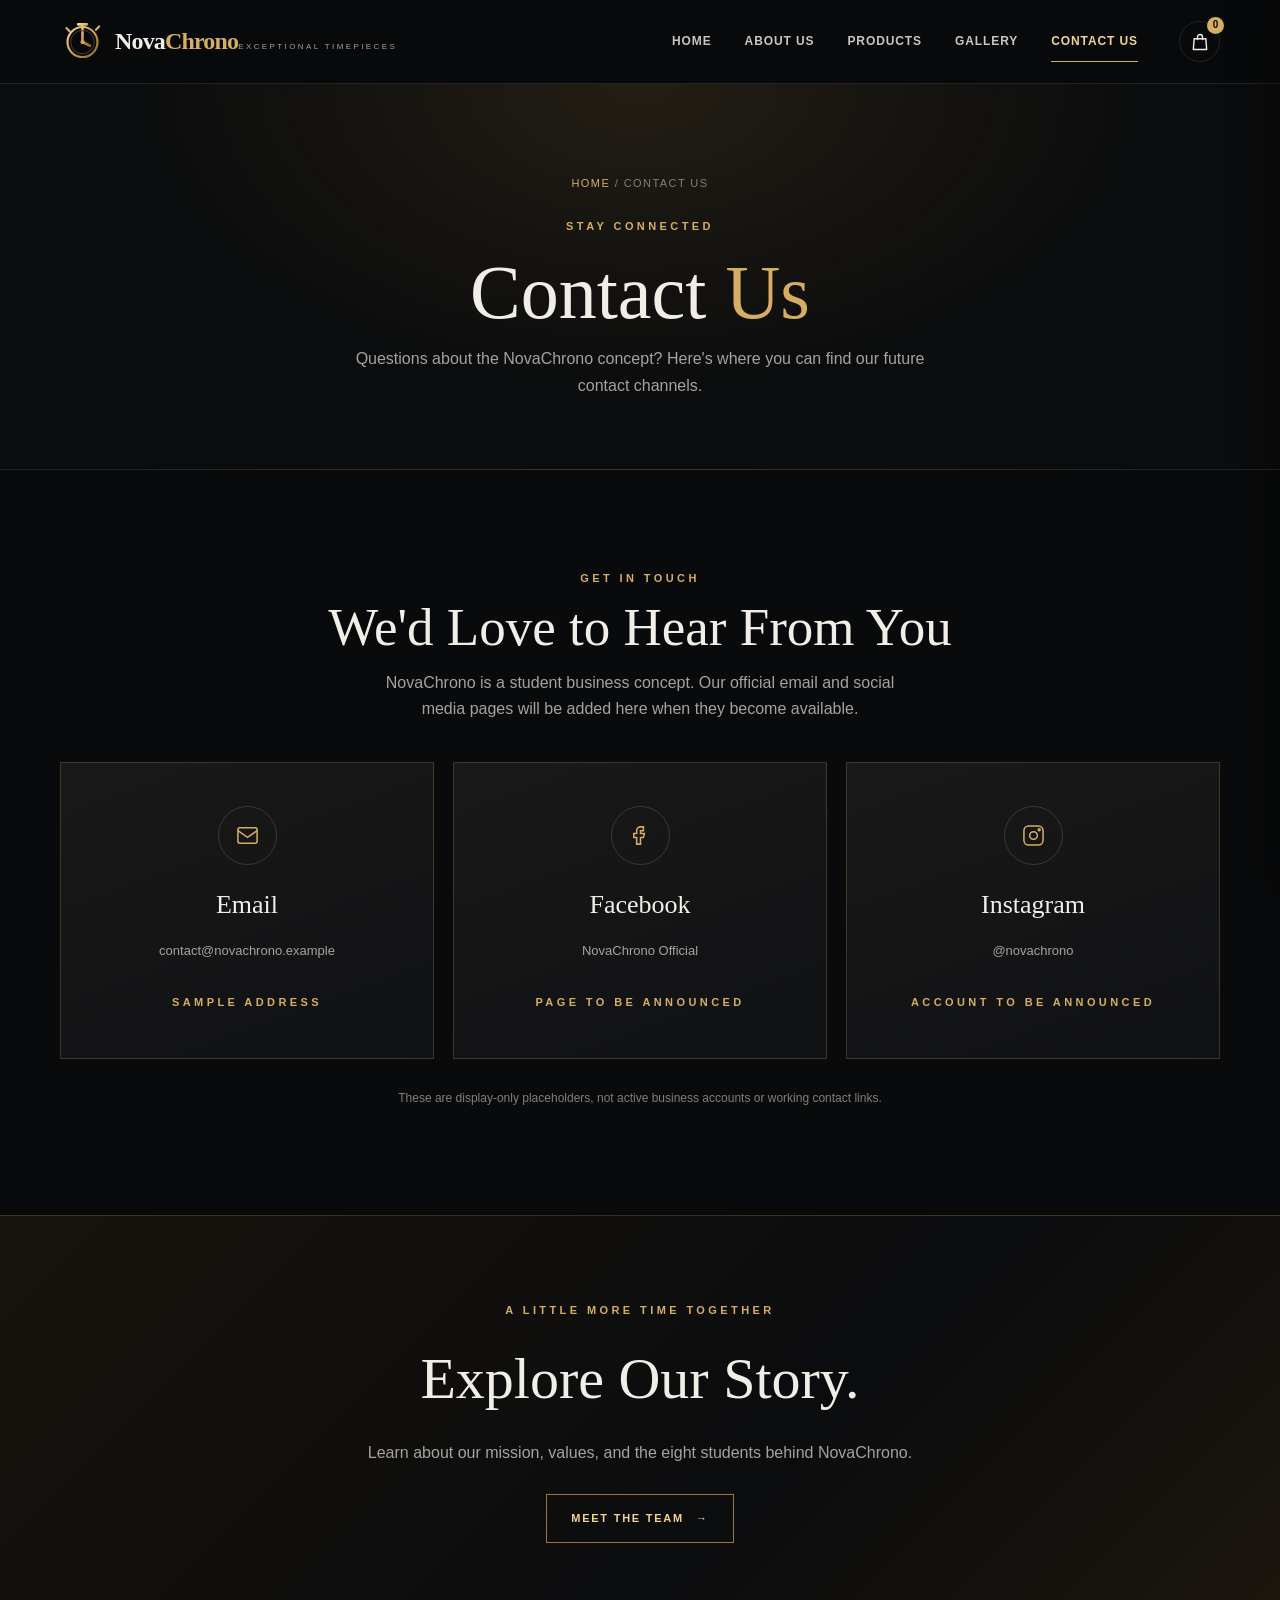
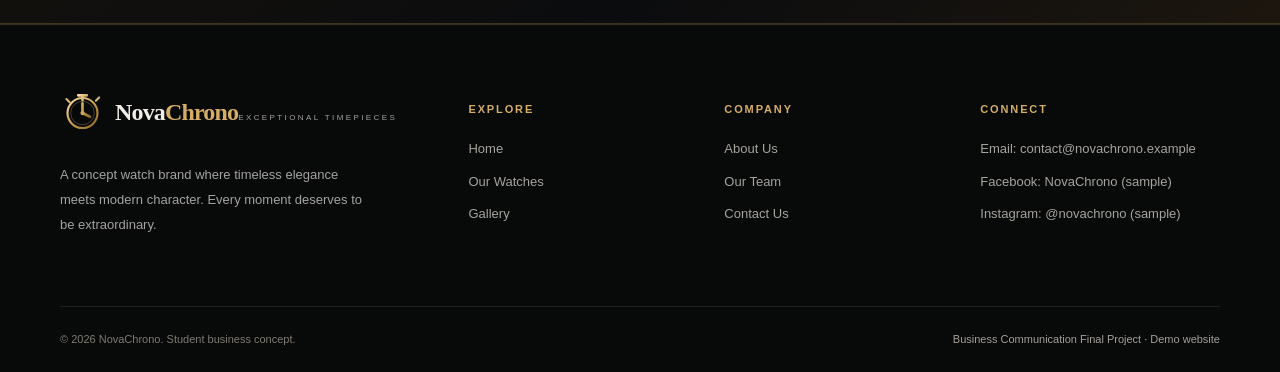
==== contact.html @ b07927fc "Add files via upload" ====
<!DOCTYPE html>
<html lang="en">
<head>
  <meta charset="UTF-8"><meta name="viewport" content="width=device-width, initial-scale=1"><meta name="theme-color" content="#090a0b">
  <meta name="description" content="NovaChrono contact information and social media placeholders for our student business concept.">
  <title>Contact Us | NovaChrono</title><link rel="icon" href="assets/logo.svg" type="image/svg+xml"><link rel="stylesheet" href="css/style.css"><script src="js/app.js" defer></script>
</head>
<body data-page="contact">
<header id="site-header" class="site-header"></header>
<main>
  <section class="page-hero"><div class="container"><div class="breadcrumb"><a href="index.html">HOME</a> / CONTACT US</div><span class="eyebrow">Stay connected</span><h1>Contact <span class="text-gold">Us</span></h1><p>Questions about the NovaChrono concept? Here's where you can find our future contact channels.</p></div></section>
  <section class="section container"><div class="contact-intro reveal"><span class="eyebrow">Get in touch</span><h2 class="section-title">We'd Love to Hear From You</h2><p class="section-description" style="margin-inline:auto">NovaChrono is a student business concept. Our official email and social media pages will be added here when they become available.</p></div>
  <div class="contact-grid reveal"><article class="contact-card"><div class="contact-icon"><svg viewBox="0 0 24 24" fill="none" stroke="currentColor" stroke-width="1.6"><rect x="2" y="4" width="20" height="16" rx="2"/><path d="m2 7 10 7 10-7"/></svg></div><h3>Email</h3><p>contact@novachrono.example</p><span class="eyebrow">Sample address</span></article>
    <article class="contact-card"><div class="contact-icon"><svg viewBox="0 0 24 24" fill="none" stroke="currentColor" stroke-width="1.6"><path d="M15 3h-3a4 4 0 0 0-4 4v3H5v4h3v7h4v-7h3l1-4h-4V7h3V3Z"/></svg></div><h3>Facebook</h3><p>NovaChrono Official</p><span class="eyebrow">Page to be announced</span></article>
    <article class="contact-card"><div class="contact-icon"><svg viewBox="0 0 24 24" fill="none" stroke="currentColor" stroke-width="1.6"><rect x="2" y="2" width="20" height="20" rx="5"/><circle cx="12" cy="12" r="4"/><circle cx="18" cy="6" r="1"/></svg></div><h3>Instagram</h3><p>@novachrono</p><span class="eyebrow">Account to be announced</span></article></div>
    <p class="contact-note">These are display-only placeholders, not active business accounts or working contact links.</p>
  </section>
  <section class="banner"><div class="container reveal"><span class="eyebrow">A little more time together</span><h2>Explore Our Story.</h2><p>Learn about our mission, values, and the eight students behind NovaChrono.</p><a href="about.html#team" class="btn btn-outline">Meet the Team <span>→</span></a></div></section>
</main>
<footer id="site-footer" class="site-footer"></footer>
</body>
</html>
---- css/style.css ----
/* NOVACHRONO | Luxury watch store • Business Communication final project */
:root{--bg:#090a0b;--bg-soft:#101113;--surface:#151619;--surface2:#1c1d20;--gold:#d5ad64;--gold-light:#f1d394;--gold-dark:#997540;--ivory:#f1eee7;--muted:#a4a3a0;--line:rgba(213,173,100,.22);--white-line:rgba(255,255,255,.10);--radius:16px;--font-ui:Arial,Helvetica,sans-serif;--font-display:Georgia,'Times New Roman',serif}
*{box-sizing:border-box}html{scroll-behavior:smooth}body{margin:0;color:var(--ivory);background:var(--bg);font-family:var(--font-ui);line-height:1.65;-webkit-font-smoothing:antialiased}body.drawer-open{overflow:hidden}button,input,select{font:inherit}button{cursor:pointer}a{color:inherit;text-decoration:none}img{max-width:100%;display:block}svg{display:block}button:focus-visible,a:focus-visible,input:focus-visible,select:focus-visible{outline:2px solid var(--gold-light);outline-offset:4px}::selection{background:#b18b4a;color:#050505}.container{width:min(1160px,calc(100% - 48px));margin-inline:auto}.eyebrow{font-size:11px;letter-spacing:.31em;text-transform:uppercase;color:var(--gold);font-weight:700}.display{font-family:var(--font-display);font-weight:400;letter-spacing:-.025em;line-height:1.06}.section{padding:94px 0}.section-top{display:flex;align-items:end;justify-content:space-between;gap:22px;margin-bottom:35px}.section-title{font-family:var(--font-display);font-size:clamp(35px,5vw,53px);line-height:1.12;font-weight:400;margin:8px 0 0}.section-description{color:var(--muted);max-width:540px;margin:12px 0 0}.text-gold{color:var(--gold)}.text-muted{color:var(--muted)}.center{text-align:center}.section-heading{text-align:center;max-width:680px;margin:0 auto 42px}.section-heading p{margin-inline:auto}.divider{width:60px;height:1px;background:var(--gold);margin:20px 0}.divider.centered{margin-inline:auto}.subtle-glow{position:relative;isolation:isolate}.subtle-glow:before{content:'';z-index:-1;position:absolute;inset:-50px 15%;background:radial-gradient(circle,rgba(203,158,82,.055),transparent 60%);pointer-events:none}
/* Header */
.site-header{position:sticky;top:0;z-index:60;background:rgba(9,10,11,.94);backdrop-filter:blur(20px);border-bottom:1px solid var(--white-line)}.nav-shell{height:83px;display:flex;align-items:center;gap:24px}.brand{display:inline-flex;align-items:center;gap:10px;white-space:nowrap}.brand img{width:45px;height:45px}.brand-text{font-family:var(--font-display);font-size:24px;letter-spacing:-.035em;font-weight:600}.brand-text span{color:var(--gold)}.brand-mini{font-family:var(--font-ui);font-size:8px;letter-spacing:.3em;text-transform:uppercase;color:var(--muted);margin-top:-5px;text-align:center}.nav-links{display:flex;align-items:center;justify-content:center;gap:33px;margin-left:auto}.nav-links a{position:relative;font-size:12px;font-weight:600;letter-spacing:.075em;text-transform:uppercase;color:#c9c6c0;transition:color .22s}.nav-links a:hover,.nav-links a.active{color:var(--gold-light)}.nav-links a:after{content:'';height:1px;position:absolute;bottom:-11px;left:0;right:0;background:var(--gold);transform:scaleX(0);transition:transform .2s;transform-origin:center}.nav-links a:hover:after,.nav-links a.active:after{transform:scaleX(1)}.header-actions{display:flex;align-items:center;margin-left:17px;gap:10px}.icon-button{display:inline-grid;place-items:center;width:41px;height:41px;border:1px solid var(--white-line);background:transparent;color:var(--ivory);border-radius:50%;position:relative;transition:.25s}.icon-button:hover{border-color:var(--gold);color:var(--gold);background:rgba(213,173,100,.06)}.icon-button svg{width:20px;height:20px}.cart-count{position:absolute;top:-5px;right:-5px;display:grid;place-items:center;background:var(--gold);color:#0d0d0c;min-width:17px;height:17px;padding:0 4px;border-radius:99px;font-size:10px;font-weight:800}.menu-button{display:none}
/* Buttons */
.btn{min-height:49px;display:inline-flex;align-items:center;justify-content:center;gap:12px;padding:12px 24px;border:1px solid transparent;font-size:11px;letter-spacing:.16em;font-weight:800;text-transform:uppercase;transition:transform .22s,background .22s,color .22s,border-color .22s;white-space:nowrap}.btn:hover{transform:translateY(-2px)}.btn-primary{color:#0d0d0d;background:linear-gradient(115deg,#a98243 0%,#f0d394 42%,#c3954e 100%);box-shadow:0 8px 24px rgba(167,124,58,.13)}.btn-primary:hover{background:linear-gradient(115deg,#d0aa67,#ffdfa1,#cea25e)}.btn-outline{border-color:var(--gold-dark);color:var(--gold-light);background:transparent}.btn-outline:hover{background:rgba(213,173,100,.08);border-color:var(--gold-light)}.btn-subtle{border-color:var(--white-line);background:rgba(255,255,255,.035);color:var(--ivory)}.btn-subtle:hover{border-color:var(--gold)}.btn:disabled{opacity:.45;cursor:not-allowed;transform:none}.btn svg{width:16px;height:16px}.link-arrow{display:inline-flex;align-items:center;gap:10px;font-size:11px;letter-spacing:.14em;text-transform:uppercase;font-weight:700;color:var(--gold-light);border-bottom:1px solid var(--gold-dark);padding-bottom:7px}.link-arrow span{transition:transform .2s}.link-arrow:hover span{transform:translateX(5px)}
/* Hero */
.hero{min-height:690px;display:flex;align-items:center;position:relative;overflow:hidden;background:radial-gradient(ellipse at 81% 40%,#2a231a 0%,#131212 37%,#090a0b 75%);border-bottom:1px solid var(--line)}.hero:after{content:'';position:absolute;inset:0;background:linear-gradient(90deg,rgba(9,10,11,.2),transparent 50%),repeating-linear-gradient(115deg,transparent 0 160px,rgba(214,170,94,.014) 161px 162px);pointer-events:none}.hero-content{position:relative;z-index:2;width:55%;padding:90px 0 95px}.hero-title{font-size:clamp(59px,7vw,105px);margin:16px 0 20px}.hero-title em{font-weight:400;color:var(--gold);font-style:italic}.hero-copy{max-width:470px;color:#c2bcb0;font-size:15px;line-height:1.9;margin-bottom:35px}.hero-buttons{display:flex;flex-wrap:wrap;gap:14px}.hero-visual{width:52%;height:90%;position:absolute;right:-4%;top:6%;display:grid;place-items:center;z-index:1}.hero-visual:before{content:'';position:absolute;inset:10%;border-radius:50%;background:radial-gradient(circle,rgba(210,165,82,.22),transparent 65%);filter:blur(45px)}.hero-visual:after{content:'';position:absolute;width:400px;height:400px;border:1px solid rgba(215,167,86,.14);border-radius:50%;box-shadow:0 0 0 72px rgba(215,167,86,.025),0 0 0 145px rgba(215,167,86,.02)}.hero-watch{width:min(100%,570px);max-height:620px;object-fit:contain;position:relative;z-index:1;filter:drop-shadow(0 22px 45px #000);transform:translateY(0);animation:hero-float 6s ease-in-out infinite}.hero-caption{position:absolute;right:10%;bottom:7%;font-size:11px;letter-spacing:.22em;color:var(--gold);z-index:3;text-transform:uppercase}.hero-scroll{position:absolute;bottom:29px;left:0;z-index:2;font-size:10px;letter-spacing:.3em;color:#8d8981;text-transform:uppercase;display:flex;align-items:center;gap:12px}.hero-scroll:before{content:'';display:block;height:1px;width:34px;background:var(--gold)}@keyframes hero-float{0%,100%{transform:translateY(0)}50%{transform:translateY(-15px)}}.stats-strip{border-bottom:1px solid var(--white-line);background:#0e0e0e}.stats-wrap{display:grid;grid-template-columns:repeat(3,1fr);gap:20px;padding:26px 0}.stat{display:flex;justify-content:center;align-items:center;gap:12px;border-right:1px solid var(--white-line);font-size:10px;letter-spacing:.14em;text-transform:uppercase;color:#c5c0b5}.stat:last-child{border:0}.stat svg{width:19px;height:19px;color:var(--gold)}
/* Categories & product cards */
.category-grid{display:grid;grid-template-columns:repeat(4,1fr);gap:17px}.category-card{position:relative;min-height:300px;overflow:hidden;background:#181819;border:1px solid var(--line);display:flex;flex-direction:column;justify-content:end;transition:border-color .25s,transform .25s}.category-card:hover{transform:translateY(-6px);border-color:var(--gold)}.category-card img{width:100%;height:100%;position:absolute;inset:0;object-fit:cover;transition:transform .5s}.category-card:hover img{transform:scale(1.065)}.category-card:after{content:'';position:absolute;inset:0;background:linear-gradient(0deg,rgba(0,0,0,.95),transparent 65%)}.category-card-info{position:relative;z-index:1;padding:23px}.category-card-info h3{font-family:var(--font-display);font-size:24px;font-weight:400;margin:0 0 2px}.category-card-info span{font-size:10px;color:var(--gold);letter-spacing:.17em;text-transform:uppercase}.product-grid{display:grid;grid-template-columns:repeat(4,minmax(0,1fr));gap:20px}.product-card{background:#111214;border:1px solid var(--white-line);overflow:hidden;transition:transform .25s,border-color .25s,box-shadow .25s;position:relative}.product-card:hover{transform:translateY(-5px);border-color:var(--line);box-shadow:0 15px 35px rgba(0,0,0,.28)}.product-image{width:100%;aspect-ratio:1/1;object-fit:cover;background:#1b1b1b;transition:transform .5s}.product-card:hover .product-image{transform:scale(1.045)}.product-media{position:relative;overflow:hidden}.product-badge{position:absolute;top:15px;left:15px;background:rgba(8,8,8,.76);border:1px solid rgba(213,173,100,.4);color:#ebca88;padding:5px 10px;font-size:9px;letter-spacing:.13em;text-transform:uppercase}.product-info{padding:20px}.product-category{font-size:10px;color:var(--gold);letter-spacing:.14em;text-transform:uppercase}.product-title{margin:7px 0 2px;font-family:var(--font-display);font-size:23px;font-weight:400;line-height:1.25}.product-desc{font-size:12px;color:var(--muted);min-height:40px;margin:9px 0 14px;line-height:1.6}.product-bottom{display:flex;align-items:center;justify-content:space-between;gap:10px;padding-top:14px;border-top:1px solid var(--white-line)}.product-price{font-weight:700;color:#e8c88a;font-size:15px}.add-button{display:grid;place-items:center;width:38px;height:38px;border:1px solid var(--gold-dark);background:transparent;color:var(--gold);transition:.2s}.add-button:hover{background:var(--gold);color:#111}.add-button svg{width:17px;height:17px}.view-button{position:absolute;right:12px;top:12px;background:rgba(10,10,10,.78);border:1px solid var(--white-line);color:var(--ivory);font-size:10px;padding:7px 12px;opacity:0;transform:translateY(-5px);transition:.2s}.product-card:hover .view-button,.view-button:focus-visible{opacity:1;transform:none}.about-feature{display:grid;grid-template-columns:1fr 1fr;gap:65px;align-items:center}.feature-image{min-height:500px;background:#121314;position:relative;border:1px solid var(--line)}.feature-image img{height:100%;width:100%;object-fit:cover;position:absolute;inset:0}.feature-image:after{content:'';position:absolute;inset:16px;border:1px solid rgba(213,173,100,.3);pointer-events:none}.feature-copy h2{font-family:var(--font-display);font-size:clamp(38px,5vw,60px);font-weight:400;line-height:1.16;margin:12px 0 18px}.feature-copy p{color:var(--muted);line-height:1.9}.feature-checks{display:flex;flex-direction:column;gap:14px;margin:28px 0 31px}.feature-checks span{font-size:13px;letter-spacing:.03em}.feature-checks span:before{content:'✦';color:var(--gold);margin-right:12px}.banner{position:relative;padding:80px 0;text-align:center;border-block:1px solid var(--line);background:linear-gradient(135deg,#17130d,#0b0c0e 60%,#1c160e)}.banner h2{font-family:var(--font-display);font-size:clamp(36px,6vw,58px);font-weight:400;margin:9px auto 13px}.banner p{color:var(--muted);margin:0 auto 28px;max-width:550px}
/* Page shared */
.page-hero{padding:90px 0 70px;text-align:center;background:radial-gradient(ellipse at 50% 0%,rgba(183,140,74,.14),transparent 56%),#0b0c0d;border-bottom:1px solid var(--white-line)}.page-hero h1{font-family:var(--font-display);font-weight:400;font-size:clamp(44px,7vw,76px);line-height:1.1;margin:12px 0}.page-hero p{max-width:570px;color:var(--muted);margin:0 auto}.breadcrumb{font-size:11px;color:#837f77;letter-spacing:.13em;margin-bottom:20px}.breadcrumb a{color:var(--gold)}.values-grid{display:grid;grid-template-columns:repeat(3,1fr);gap:18px}.value-card{padding:37px 30px;border:1px solid var(--line);background:#111214}.value-icon{font-family:var(--font-display);font-size:35px;color:var(--gold);line-height:1}.value-card h3{font-family:var(--font-display);font-size:27px;font-weight:400;margin:19px 0 8px}.value-card p{font-size:13px;line-height:1.9;color:var(--muted);margin:0}.team-grid{display:grid;grid-template-columns:repeat(4,1fr);gap:22px}.team-card{border:1px solid var(--white-line);background:#141517;text-align:center;overflow:hidden}.team-photo{width:100%;aspect-ratio:4/4.5;background:linear-gradient(150deg,#282520,#17191b 65%);display:grid;place-items:center;position:relative;overflow:hidden}.team-photo:before{content:'';border:1px solid var(--line);border-radius:50%;width:124px;height:124px;position:absolute}.team-photo svg{width:74px;height:74px;color:#726655;opacity:.7}.team-card h3{font-family:var(--font-display);font-size:18px;font-weight:400;margin:0;padding:17px 10px}.team-note{font-size:11px;color:var(--muted);margin-top:22px;text-align:center}
/* Catalog */
.catalog-header{display:flex;align-items:center;justify-content:space-between;gap:20px;margin-bottom:22px}.filter-bar{display:flex;flex-wrap:wrap;gap:8px}.filter-chip{border:1px solid var(--white-line);background:transparent;color:#b8b4ac;padding:10px 15px;font-size:10px;text-transform:uppercase;letter-spacing:.12em;transition:.2s}.filter-chip:hover,.filter-chip.active{background:var(--gold);border-color:var(--gold);color:#111}.catalog-tools{display:flex;align-items:center;gap:11px}.searchbox{position:relative;min-width:220px}.searchbox input,.sort-select,.input-field{background:#151619;color:var(--ivory);border:1px solid var(--white-line);border-radius:0;outline:none;padding:13px 15px;font-size:13px;width:100%}.searchbox input{padding-right:39px}.searchbox svg{position:absolute;right:12px;top:13px;width:17px;color:var(--gold)}.sort-select{width:auto;padding-right:30px}.searchbox input:focus,.sort-select:focus,.input-field:focus{border-color:var(--gold)}.catalog-count{font-size:12px;color:var(--muted);margin:0 0 18px}.empty-state{padding:65px 20px;border:1px solid var(--white-line);text-align:center;color:var(--muted)}
/* Gallery */
.gallery-grid{display:grid;grid-template-columns:repeat(4,1fr);gap:16px}.gallery-tile{border:1px solid var(--line);background:#141416;position:relative;overflow:hidden;cursor:pointer;padding:0;text-align:left}.gallery-tile:nth-child(5n + 1){grid-column:span 2;grid-row:span 2}.gallery-tile img{width:100%;height:100%;aspect-ratio:1/1;object-fit:cover;transition:transform .45s;opacity:.88}.gallery-tile:hover img{transform:scale(1.055);opacity:1}.gallery-tile-label{position:absolute;bottom:0;left:0;right:0;padding:26px 16px 14px;background:linear-gradient(transparent,rgba(0,0,0,.88));font-family:var(--font-display);font-size:17px;color:#f3e8d6}.gallery-tile-label small{font:10px var(--font-ui);color:var(--gold);letter-spacing:.18em;display:block;text-transform:uppercase;margin-bottom:4px}
/* Contact */
.contact-intro{max-width:660px;margin:0 auto 40px;text-align:center}.contact-grid{display:grid;grid-template-columns:repeat(3,1fr);gap:19px}.contact-card{text-align:center;border:1px solid var(--line);padding:43px 22px;background:linear-gradient(160deg,#191919,#101113);transition:transform .2s}.contact-card:hover{transform:translateY(-5px)}.contact-icon{width:59px;height:59px;border:1px solid var(--line);border-radius:50%;display:grid;place-items:center;margin:0 auto 19px;color:var(--gold)}.contact-icon svg{width:23px;height:23px}.contact-card h3{font-family:var(--font-display);font-weight:400;font-size:26px;margin:0 0 10px}.contact-card p{color:var(--muted);font-size:13px;overflow-wrap:anywhere;min-height:35px}.contact-card a{color:var(--gold-light);font-size:11px;font-weight:700;letter-spacing:.12em;text-transform:uppercase;border-bottom:1px solid var(--gold-dark);padding-bottom:5px}.contact-note{margin-top:30px;text-align:center;font-size:12px;color:#837f77}
/* Footer */
.site-footer{background:#080909;border-top:1px solid var(--line);padding-top:65px}.footer-grid{display:grid;grid-template-columns:1.7fr 1fr 1fr 1.1fr;gap:38px;padding-bottom:49px}.footer-brand p{max-width:305px;color:var(--muted);font-size:13px;line-height:1.9;margin:20px 0}.footer-title{font-size:11px;color:var(--gold);font-weight:800;letter-spacing:.17em;text-transform:uppercase;margin:10px 0 20px}.footer-links{display:flex;flex-direction:column;gap:11px}.footer-links a,.footer-links span{font-size:13px;color:#a5a49e}.footer-links a:hover{color:var(--gold)}.footer-bottom{border-top:1px solid var(--white-line);padding:23px 0;display:flex;justify-content:space-between;gap:18px;color:#807c75;font-size:11px}.footer-bottom span:last-child{color:#a5a19a}
/* Drawer, modal and toast */
.backdrop{position:fixed;inset:0;background:rgba(0,0,0,.72);z-index:90;opacity:0;pointer-events:none;transition:opacity .25s}.backdrop.visible{opacity:1;pointer-events:auto}.drawer{position:fixed;right:0;top:0;bottom:0;width:min(440px,100%);z-index:95;background:#131415;border-left:1px solid var(--line);display:flex;flex-direction:column;transform:translateX(102%);transition:transform .3s ease;box-shadow:-18px 0 45px rgba(0,0,0,.3)}.drawer.visible{transform:translateX(0)}.drawer-header{padding:27px;display:flex;align-items:center;justify-content:space-between;border-bottom:1px solid var(--white-line)}.drawer-header h2{margin:0;font:normal 28px var(--font-display)}.close-button{background:transparent;color:var(--ivory);border:0;font-size:28px;line-height:1}.cart-list{padding:20px 24px;flex:1;overflow-y:auto}.cart-item{display:grid;grid-template-columns:87px 1fr;gap:15px;padding:16px 0;border-bottom:1px solid var(--white-line)}.cart-item img{width:87px;height:90px;object-fit:cover}.cart-item-name{font-family:var(--font-display);font-size:17px}.cart-item-price{font-size:12px;color:var(--gold);margin-top:4px}.cart-qty{display:flex;align-items:center;gap:13px;margin-top:12px}.qty-btn{display:grid;place-items:center;width:24px;height:24px;border:1px solid var(--white-line);background:transparent;color:var(--ivory)}.qty-btn:hover{border-color:var(--gold)}.qty-num{font-size:12px}.remove-btn{background:none;border:none;color:#a89d88;font-size:11px;text-decoration:underline;margin-left:auto}.drawer-bottom{padding:25px;border-top:1px solid var(--white-line);background:#171819}.drawer-total{display:flex;justify-content:space-between;align-items:center;font-weight:700;margin-bottom:20px}.drawer-total strong{font-size:21px;color:var(--gold)}.drawer-bottom .btn{width:100%}.cart-empty{text-align:center;padding:76px 5px;color:var(--muted)}.cart-empty svg{width:55px;height:55px;margin:auto auto 18px;color:var(--gold)}.modal{position:fixed;z-index:105;left:50%;top:50%;width:min(850px,calc(100% - 28px));max-height:calc(100vh - 45px);overflow-y:auto;transform:translate(-50%,-45%) scale(.97);background:#171819;border:1px solid var(--line);box-shadow:0 20px 90px rgba(0,0,0,.8);opacity:0;pointer-events:none;transition:opacity .25s,transform .25s}.modal.visible{opacity:1;pointer-events:auto;transform:translate(-50%,-50%) scale(1)}.modal-close{position:absolute;top:15px;right:15px;z-index:3;width:38px;height:38px;background:rgba(0,0,0,.8);border:1px solid var(--white-line);color:var(--ivory);font-size:25px}.detail-layout{display:grid;grid-template-columns:1fr 1fr}.detail-layout img{width:100%;height:100%;min-height:410px;object-fit:cover}.detail-content{padding:52px 34px}.detail-content h2{font:normal 42px var(--font-display);margin:10px 0 5px}.detail-content p{color:var(--muted);font-size:14px}.detail-content ul{padding-left:20px;color:#c8c2b6;font-size:13px;line-height:2}.detail-content strong{font-size:24px;color:var(--gold);display:block;margin:20px 0}.checkout-modal{width:min(780px,calc(100% - 28px))}.checkout-inner{padding:35px}.checkout-inner h2{font:normal 36px var(--font-display);margin:0 0 10px}.checkout-inner>p{font-size:12px;color:var(--muted);margin-bottom:25px}.checkout-columns{display:grid;grid-template-columns:1fr .84fr;gap:27px}.field-group{margin-bottom:16px}.field-group label{font-size:11px;display:block;color:#d0c4b0;letter-spacing:.08em;text-transform:uppercase;margin-bottom:8px}.field-group .input-field{width:100%}.field-row{display:grid;grid-template-columns:1fr 1fr;gap:12px}.checkout-summary{background:#101112;border:1px solid var(--white-line);padding:18px}.checkout-summary h3{margin:0 0 15px;font:normal 23px var(--font-display)}.summary-line{display:flex;justify-content:space-between;gap:15px;font-size:12px;color:var(--muted);padding:9px 0;border-bottom:1px solid var(--white-line)}.summary-line span:last-child{text-align:right;color:#ddd2c1}.summary-line.total{color:#fff;font-weight:700;font-size:15px;border:0;margin-top:7px}.summary-line.total span:last-child{color:var(--gold)}.demo-note{font-size:11px;color:#b9a681;line-height:1.7;margin-top:16px}.checkout-submit{margin-top:25px;width:100%}.success-state{text-align:center;padding:65px 34px}.success-state svg{margin:0 auto 18px;width:58px;height:58px;color:var(--gold)}.success-state h2{font:normal 39px var(--font-display);margin:0 0 12px}.success-state p{color:var(--muted);max-width:470px;margin:0 auto 18px}.success-state strong{display:block;color:var(--gold);margin-bottom:24px}.gallery-modal{width:min(620px,calc(100% - 28px))}.gallery-modal img{max-height:min(70vh,680px);width:100%;object-fit:contain}.gallery-modal h2{font:normal 24px var(--font-display);text-align:center;padding:12px}.toast{position:fixed;bottom:26px;left:50%;z-index:150;transform:translate(-50%,30px);background:#252119;border:1px solid var(--gold-dark);padding:12px 22px;box-shadow:0 12px 35px #0008;color:#f7e4bd;font-size:12px;opacity:0;pointer-events:none;transition:opacity .25s,transform .25s;text-align:center}.toast.visible{transform:translate(-50%,0);opacity:1}
/* Animations */
.reveal{opacity:0;transform:translateY(22px);transition:opacity .7s,transform .7s}.reveal.show{opacity:1;transform:none}
/* Responsive */
@media(max-width:1060px){.nav-links{gap:20px}.brand-text{font-size:21px}.hero{min-height:620px}.hero-title{font-size:clamp(52px,7vw,80px)}.hero-visual{right:-10%}.product-grid{grid-template-columns:repeat(3,minmax(0,1fr))}.gallery-grid{grid-template-columns:repeat(3,1fr)}.category-card{min-height:255px}.footer-grid{grid-template-columns:1.6fr 1fr 1fr}}
@media(max-width:760px){.container{width:min(100% - 30px,560px)}.nav-shell{height:71px}.nav-links{display:none;position:absolute;top:71px;left:0;right:0;margin:0;padding:22px 24px;background:#101112;border-bottom:1px solid var(--line);flex-direction:column;align-items:start;gap:18px}.nav-links.open{display:flex}.nav-links a:after{bottom:-4px}.menu-button{display:grid}.header-actions{margin-left:auto}.brand img{width:38px;height:38px}.brand-text{font-size:21px}.brand-mini{font-size:7px}.hero{min-height:690px;align-items:start}.hero-content{width:100%;padding:67px 0 310px}.hero-title{font-size:clamp(56px,11vw,76px)}.hero-copy{max-width:450px;font-size:13px;margin-bottom:22px}.hero-visual{width:91%;height:390px;top:auto;bottom:-36px;right:-21%}.hero-visual:after{width:250px;height:250px;box-shadow:0 0 0 45px rgba(215,167,86,.025),0 0 0 100px rgba(215,167,86,.015)}.hero-watch{max-height:440px}.hero-caption,.hero-scroll{display:none}.section{padding:65px 0}.section-top{align-items:start;flex-direction:column}.section-title{font-size:38px}.stats-wrap{grid-template-columns:1fr;padding:18px 0;gap:0}.stat{border:0;padding:8px}.category-grid{grid-template-columns:repeat(2,1fr);gap:12px}.category-card{min-height:235px}.category-card-info{padding:16px}.category-card-info h3{font-size:21px}.product-grid{grid-template-columns:repeat(2,minmax(0,1fr));gap:12px}.product-info{padding:14px}.product-title{font-size:20px}.product-desc{font-size:11px}.about-feature{grid-template-columns:1fr;gap:35px}.feature-image{min-height:360px}.values-grid{grid-template-columns:1fr}.team-grid{grid-template-columns:repeat(2,1fr);gap:12px}.team-photo:before{width:90px;height:90px}.page-hero{padding:65px 0 52px}.catalog-header{flex-direction:column;align-items:stretch}.catalog-tools{width:100%}.searchbox{flex:1;min-width:0}.sort-select{max-width:150px}.gallery-grid{grid-template-columns:repeat(2,1fr)}.gallery-tile:nth-child(5n + 1){grid-column:span 2;grid-row:span 1}.contact-grid{grid-template-columns:1fr}.contact-card{padding:31px 22px}.footer-grid{grid-template-columns:1fr 1fr;gap:25px}.footer-brand{grid-column:span 2}.footer-bottom{flex-direction:column}.detail-layout,.checkout-columns{grid-template-columns:1fr}.detail-layout img{min-height:0;max-height:290px}.detail-content{padding:28px}.checkout-inner{padding:26px 18px}.checkout-inner h2{font-size:28px}.modal{max-height:calc(100vh - 20px)}.banner{padding:67px 0}}
@media(max-width:430px){.brand-text{font-size:19px}.header-actions{gap:6px}.icon-button{width:36px;height:36px}.hero-content{padding-top:57px}.hero-title{font-size:55px}.category-card{min-height:205px}.category-card-info h3{font-size:19px}.product-grid{gap:10px}.product-info{padding:11px}.product-title{font-size:18px}.product-bottom{flex-wrap:wrap}.add-button{width:34px;height:34px}.product-price{font-size:13px}.field-row{grid-template-columns:1fr}.footer-grid{gap:15px}.footer-title{margin-bottom:10px}}
@media(prefers-reduced-motion:reduce){html{scroll-behavior:auto}*,*:before,*:after{animation-duration:.01ms!important;animation-iteration-count:1!important;transition-duration:.01ms!important}.reveal{opacity:1;transform:none}}
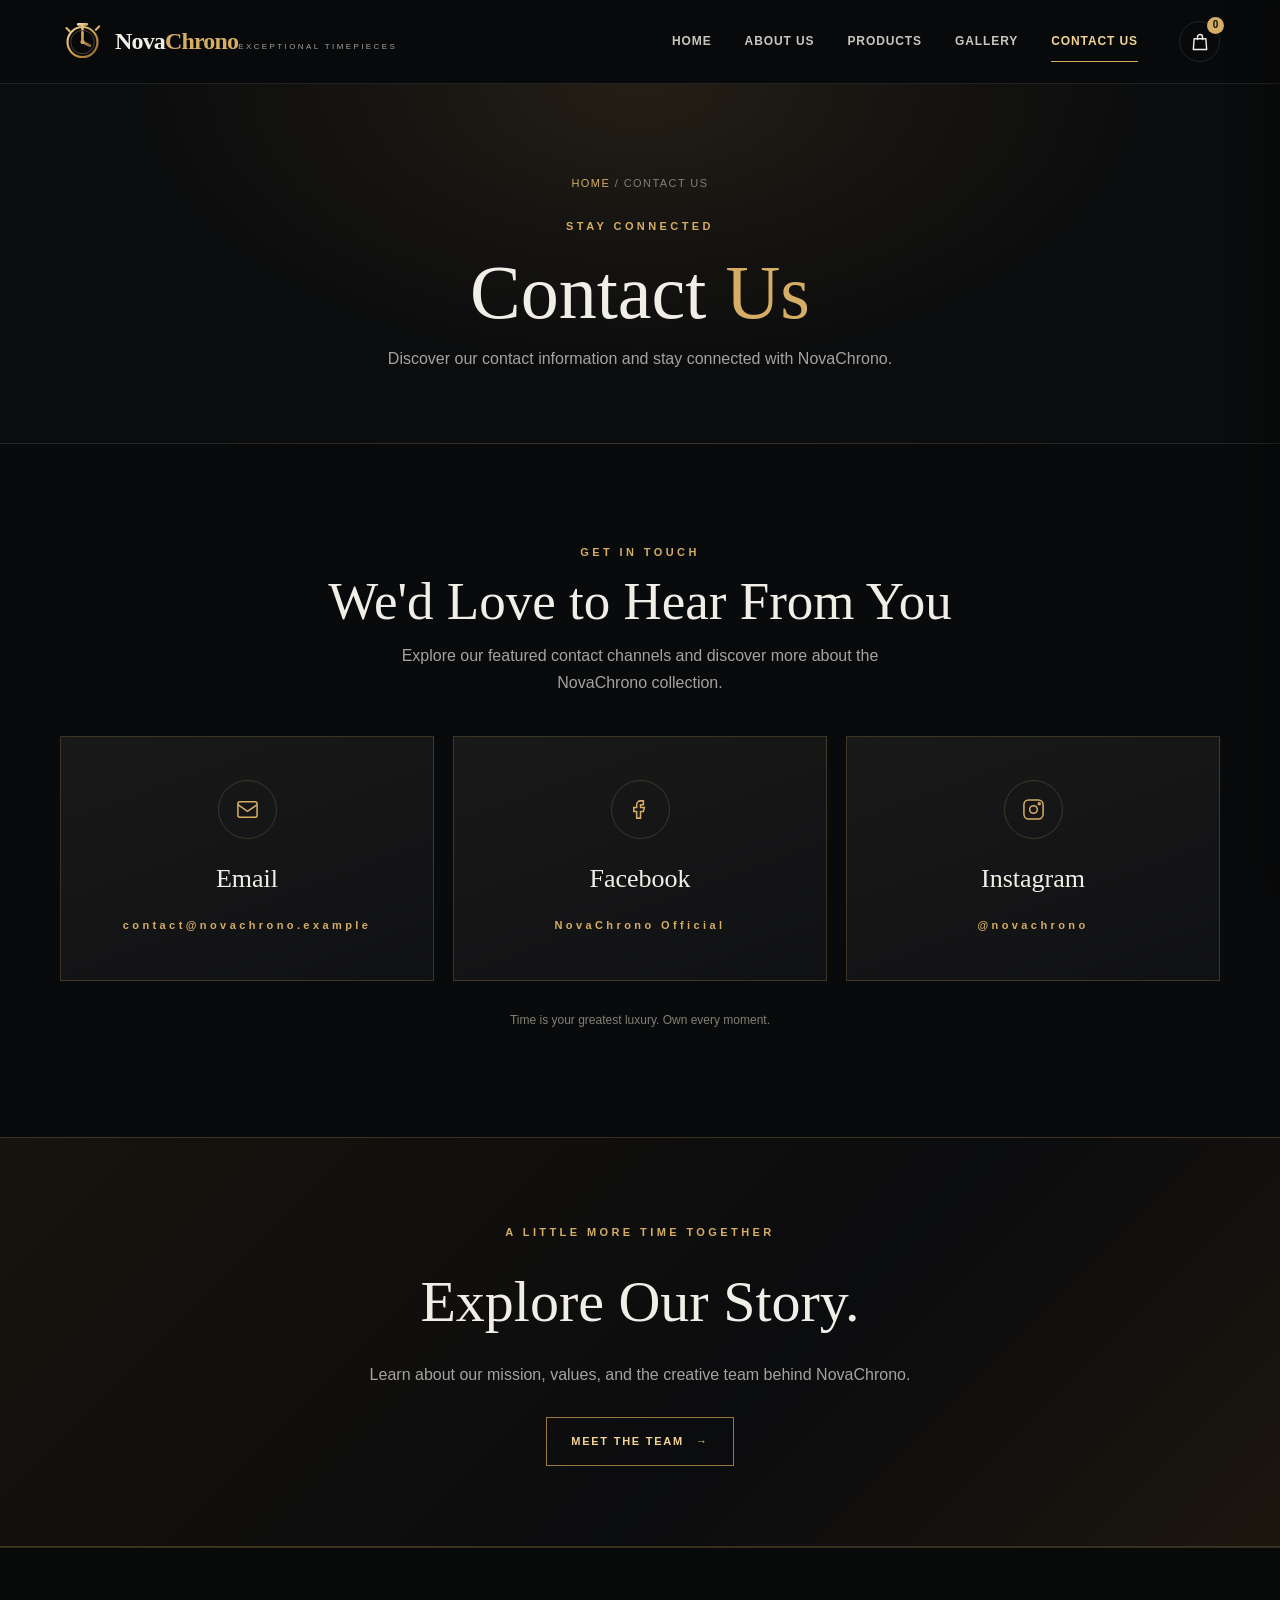
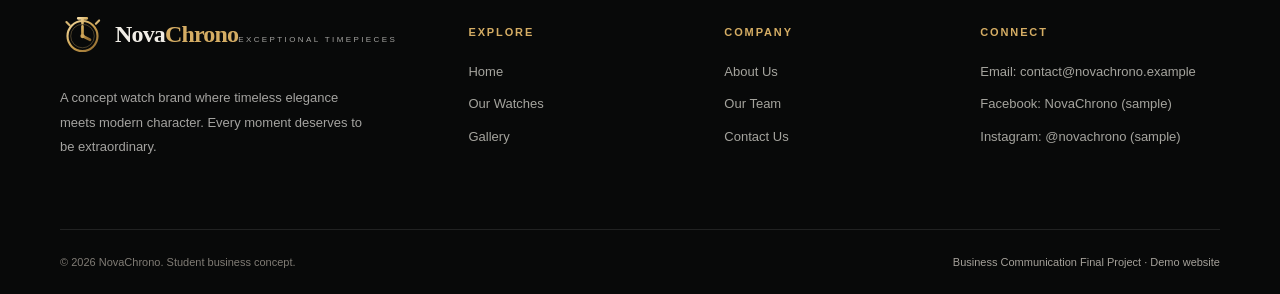
==== commit 943c7a34: "Revise contact page layout and content Updated contact.html to enhance content and structure." ====
--- a/contact.html
+++ b/contact.html
@@ -1,22 +1,198 @@
 <!DOCTYPE html>
 <html lang="en">
+
 <head>
-  <meta charset="UTF-8"><meta name="viewport" content="width=device-width, initial-scale=1"><meta name="theme-color" content="#090a0b">
-  <meta name="description" content="NovaChrono contact information and social media placeholders for our student business concept.">
-  <title>Contact Us | NovaChrono</title><link rel="icon" href="assets/logo.svg" type="image/svg+xml"><link rel="stylesheet" href="css/style.css"><script src="js/app.js" defer></script>
+    <meta charset="UTF-8">
+    <meta name="viewport" content="width=device-width, initial-scale=1">
+    <meta name="theme-color" content="#090a0b">
+
+    <meta name="description"
+          content="Explore NovaChrono contact information and social media details.">
+
+    <title>Contact Us | NovaChrono</title>
+
+    <link rel="icon" href="assets/logo.svg" type="image/svg+xml">
+    <link rel="stylesheet" href="css/style.css">
+    <script src="js/app.js" defer></script>
 </head>
+
 <body data-page="contact">
-<header id="site-header" class="site-header"></header>
-<main>
-  <section class="page-hero"><div class="container"><div class="breadcrumb"><a href="index.html">HOME</a> / CONTACT US</div><span class="eyebrow">Stay connected</span><h1>Contact <span class="text-gold">Us</span></h1><p>Questions about the NovaChrono concept? Here's where you can find our future contact channels.</p></div></section>
-  <section class="section container"><div class="contact-intro reveal"><span class="eyebrow">Get in touch</span><h2 class="section-title">We'd Love to Hear From You</h2><p class="section-description" style="margin-inline:auto">NovaChrono is a student business concept. Our official email and social media pages will be added here when they become available.</p></div>
-  <div class="contact-grid reveal"><article class="contact-card"><div class="contact-icon"><svg viewBox="0 0 24 24" fill="none" stroke="currentColor" stroke-width="1.6"><rect x="2" y="4" width="20" height="16" rx="2"/><path d="m2 7 10 7 10-7"/></svg></div><h3>Email</h3><p>contact@novachrono.example</p><span class="eyebrow">Sample address</span></article>
-    <article class="contact-card"><div class="contact-icon"><svg viewBox="0 0 24 24" fill="none" stroke="currentColor" stroke-width="1.6"><path d="M15 3h-3a4 4 0 0 0-4 4v3H5v4h3v7h4v-7h3l1-4h-4V7h3V3Z"/></svg></div><h3>Facebook</h3><p>NovaChrono Official</p><span class="eyebrow">Page to be announced</span></article>
-    <article class="contact-card"><div class="contact-icon"><svg viewBox="0 0 24 24" fill="none" stroke="currentColor" stroke-width="1.6"><rect x="2" y="2" width="20" height="20" rx="5"/><circle cx="12" cy="12" r="4"/><circle cx="18" cy="6" r="1"/></svg></div><h3>Instagram</h3><p>@novachrono</p><span class="eyebrow">Account to be announced</span></article></div>
-    <p class="contact-note">These are display-only placeholders, not active business accounts or working contact links.</p>
-  </section>
-  <section class="banner"><div class="container reveal"><span class="eyebrow">A little more time together</span><h2>Explore Our Story.</h2><p>Learn about our mission, values, and the eight students behind NovaChrono.</p><a href="about.html#team" class="btn btn-outline">Meet the Team <span>→</span></a></div></section>
-</main>
-<footer id="site-footer" class="site-footer"></footer>
+
+    <header id="site-header" class="site-header"></header>
+
+    <main>
+
+        <!-- CONTACT HERO -->
+        <section class="page-hero">
+
+            <div class="container">
+
+                <div class="breadcrumb">
+                    <a href="index.html">HOME</a> / CONTACT US
+                </div>
+
+                <span class="eyebrow">Stay connected</span>
+
+                <h1>Contact <span class="text-gold">Us</span></h1>
+
+                <p>
+                    Discover our contact information and
+                    stay connected with NovaChrono.
+                </p>
+
+            </div>
+
+        </section>
+
+        <!-- CONTACT INFORMATION -->
+        <section class="section container">
+
+            <div class="contact-intro reveal">
+
+                <span class="eyebrow">Get in touch</span>
+
+                <h2 class="section-title">
+                    We'd Love to Hear From You
+                </h2>
+
+                <p class="section-description"
+                   style="margin-inline:auto">
+
+                    Explore our featured contact channels
+                    and discover more about the
+                    NovaChrono collection.
+
+                </p>
+
+            </div>
+
+            <div class="contact-grid reveal">
+
+                <!-- EMAIL -->
+                <article class="contact-card">
+
+                    <div class="contact-icon">
+
+                        <svg viewBox="0 0 24 24"
+                             fill="none"
+                             stroke="currentColor"
+                             stroke-width="1.6">
+
+                            <rect x="2" y="4"
+                                  width="20" height="16" rx="2"/>
+
+                            <path d="m2 7 10 7 10-7"/>
+
+                        </svg>
+
+                    </div>
+
+                    <h3>Email</h3>
+
+                    <span class="eyebrow"
+                          style="text-transform:none; overflow-wrap:anywhere">
+
+                        contact@novachrono.example
+
+                    </span>
+
+                </article>
+
+                <!-- FACEBOOK -->
+                <article class="contact-card">
+
+                    <div class="contact-icon">
+
+                        <svg viewBox="0 0 24 24"
+                             fill="none"
+                             stroke="currentColor"
+                             stroke-width="1.6">
+
+                            <path d="M15 3h-3a4 4 0 0 0-4 4v3H5v4h3v7h4v-7h3l1-4h-4V7h3V3Z"/>
+
+                        </svg>
+
+                    </div>
+
+                    <h3>Facebook</h3>
+
+                    <span class="eyebrow"
+                          style="text-transform:none">
+
+                        NovaChrono Official
+
+                    </span>
+
+                </article>
+
+                <!-- INSTAGRAM -->
+                <article class="contact-card">
+
+                    <div class="contact-icon">
+
+                        <svg viewBox="0 0 24 24"
+                             fill="none"
+                             stroke="currentColor"
+                             stroke-width="1.6">
+
+                            <rect x="2" y="2"
+                                  width="20" height="20" rx="5"/>
+
+                            <circle cx="12" cy="12" r="4"/>
+
+                            <circle cx="18" cy="6" r="1"/>
+
+                        </svg>
+
+                    </div>
+
+                    <h3>Instagram</h3>
+
+                    <span class="eyebrow"
+                          style="text-transform:none">
+
+                        @novachrono
+
+                    </span>
+
+                </article>
+
+            </div>
+
+            <!-- NOVACHRONO SLOGAN -->
+            <p class="contact-note">
+                Time is your greatest luxury. Own every moment.
+            </p>
+
+        </section>
+
+        <!-- BOTTOM BANNER -->
+        <section class="banner">
+
+            <div class="container reveal">
+
+                <span class="eyebrow">
+                    A little more time together
+                </span>
+
+                <h2>Explore Our Story.</h2>
+
+                <p>
+                    Learn about our mission, values,
+                    and the creative team behind NovaChrono.
+                </p>
+
+                <a href="about.html#team" class="btn btn-outline">
+                    Meet the Team <span>→</span>
+                </a>
+
+            </div>
+
+        </section>
+
+    </main>
+
+    <footer id="site-footer" class="site-footer"></footer>
+
 </body>
 </html>
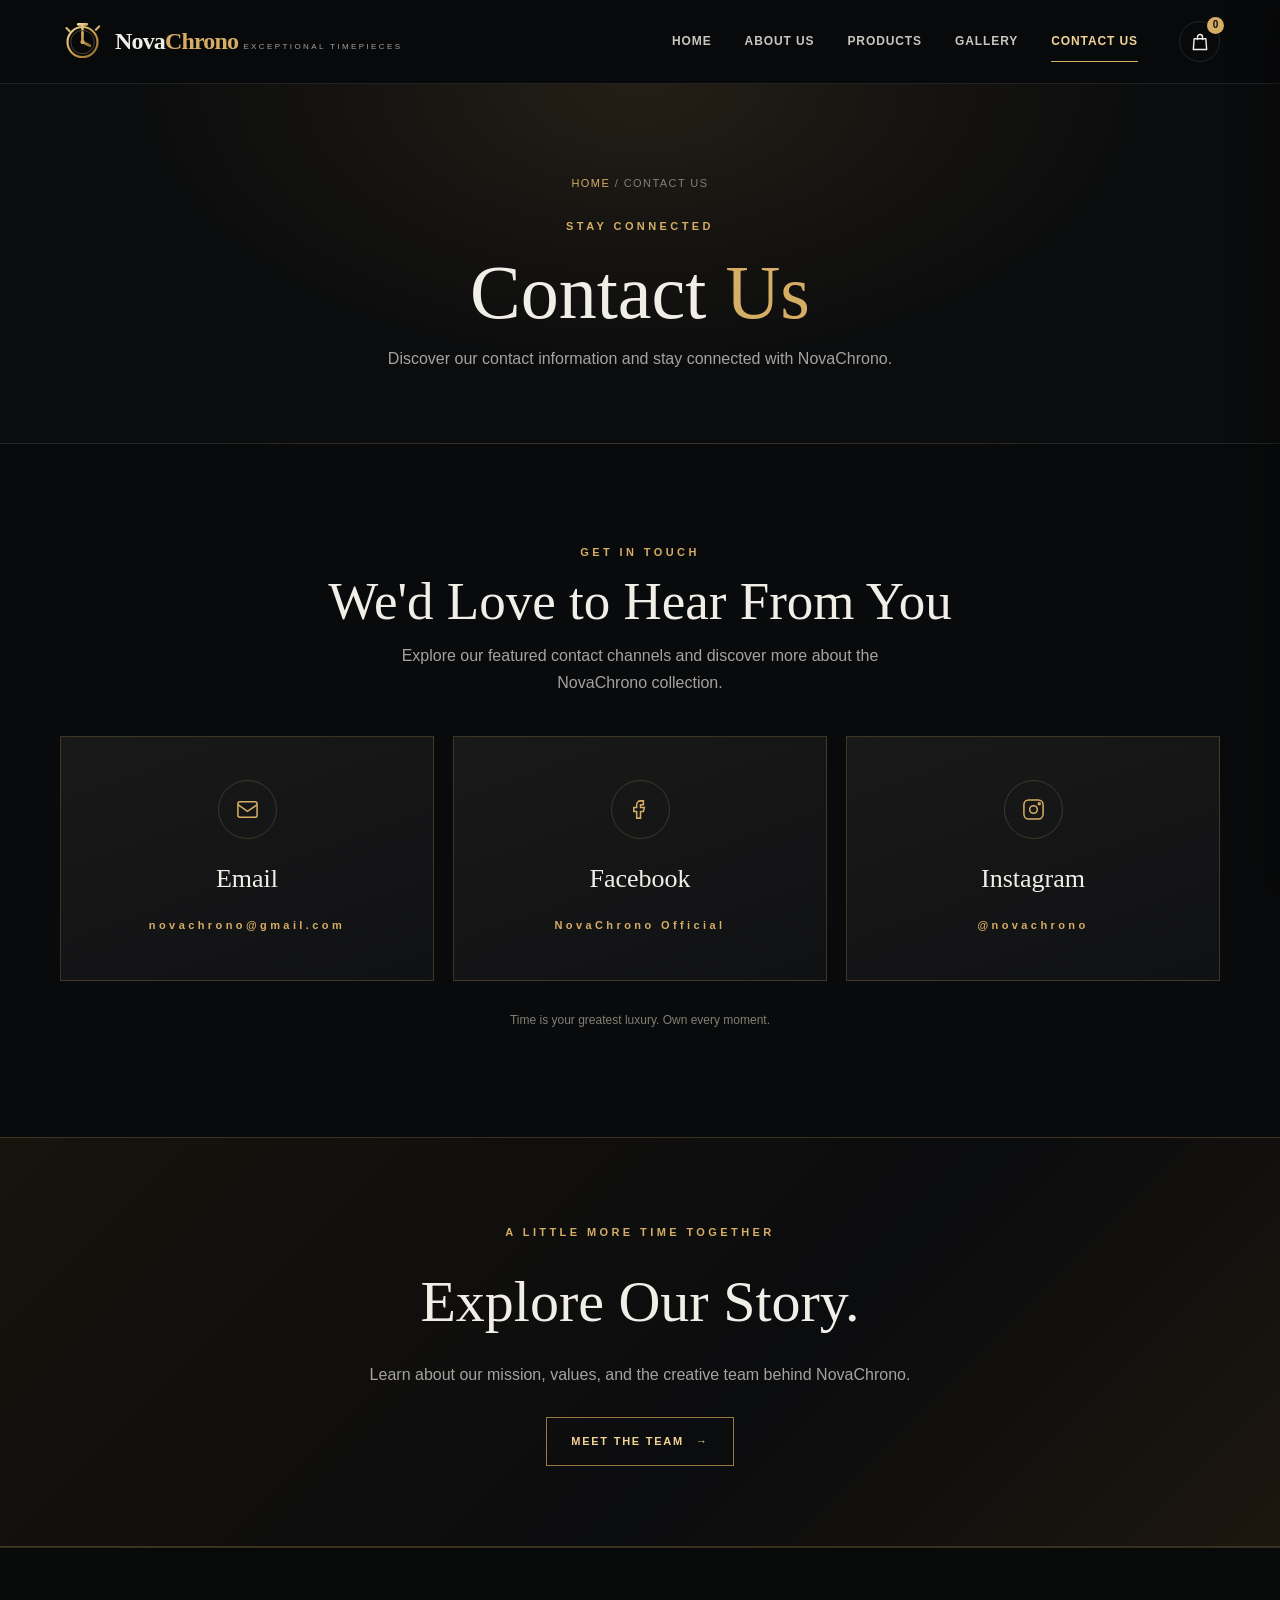
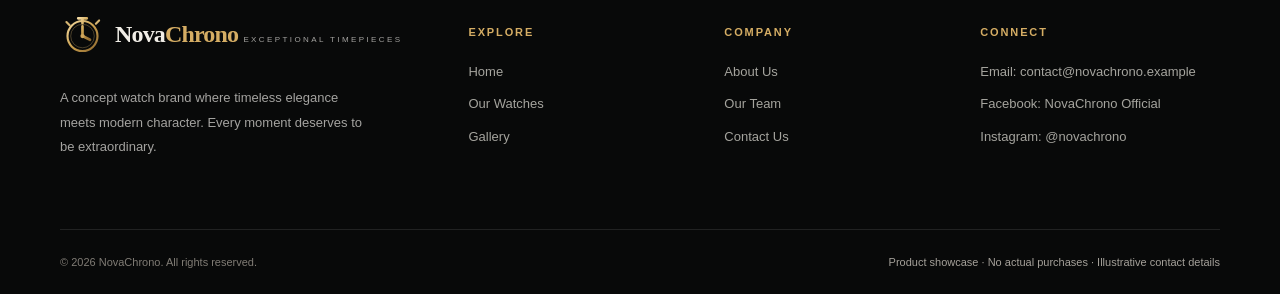
==== commit fc04dc1c: "Update contact email address" ====
--- a/contact.html
+++ b/contact.html
@@ -92,7 +92,7 @@
                     <span class="eyebrow"
                           style="text-transform:none; overflow-wrap:anywhere">
 
-                        contact@novachrono.example
+                        novachrono@gmail.com
 
                     </span>
 
